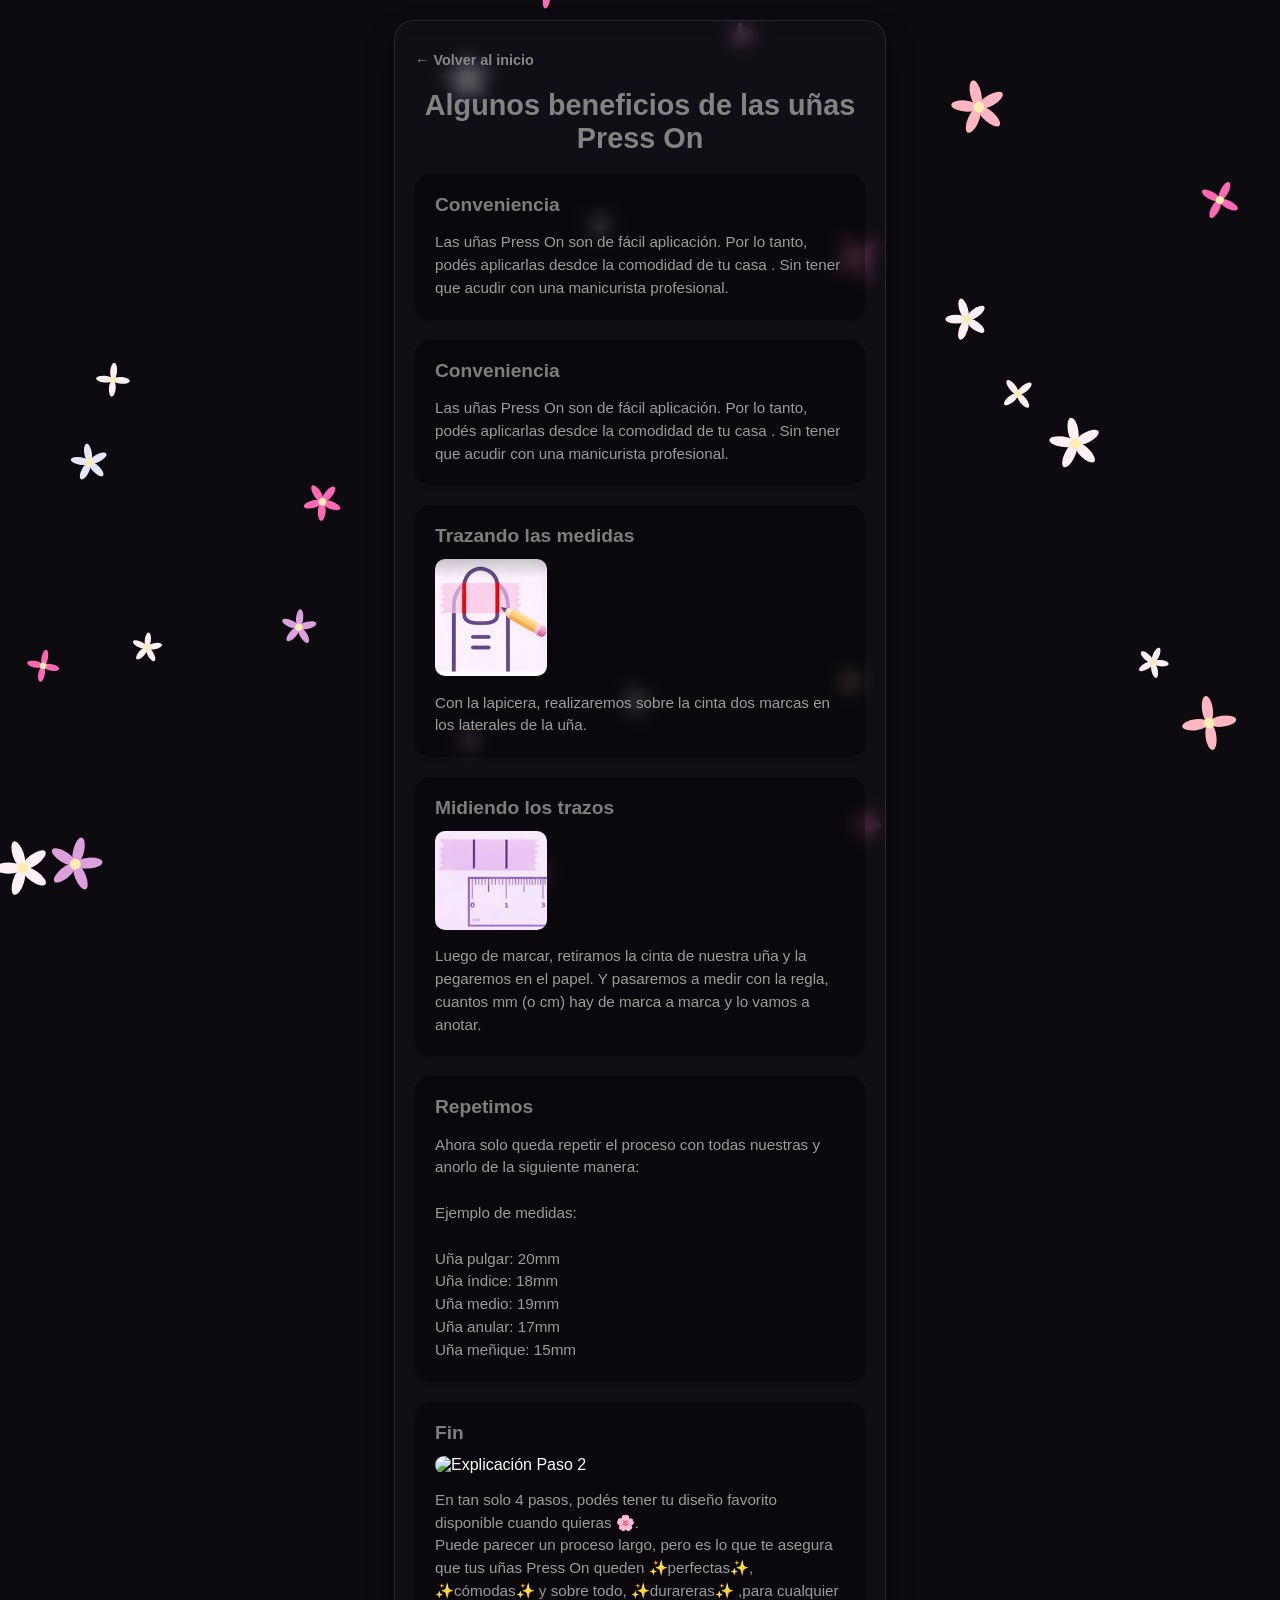
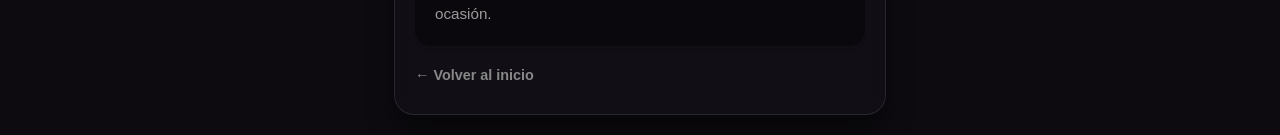
==== beneficios.html @ 441dc0d7 "udsuasdu" ====
<!DOCTYPE html>
<html lang="es">
<head>
    <meta charset="UTF-8">
    <meta name="viewport" content="width=device-width, initial-scale=1.0">
    <title>Mis Enlaces</title>
    <link rel="stylesheet" href="style.css">
</head>
<body>
    <canvas id="bg-canvas"></canvas>
    <div class="container guide-page">
        
        <a href="index.html" class="back-btn">← Volver al inicio</a>

        <h1>Algunos beneficios de las uñas Press On</h1>
        <div class="step-card">
            <h2>Conveniencia</h2>
            <p>Las uñas Press On son de fácil aplicación. Por lo tanto, podés aplicarlas desdce la comodidad de tu casa
                . Sin tener que acudir con una manicurista profesional.
            </p>
        </div>

        <div class="step-card">
            <h2>Conveniencia</h2>
            <p>Las uñas Press On son de fácil aplicación. Por lo tanto, podés aplicarlas desdce la comodidad de tu casa
                . Sin tener que acudir con una manicurista profesional.
            </p>
        </div>
        
        <div class="step-card">
            <h2>Trazando las medidas</h2>
            <img src="assets/imagen2.png" alt="Explicación Paso 2" class="guide-img" style="width: 7rem;">
            <p>Con la lapicera, realizaremos sobre la cinta dos marcas en los laterales de la uña.
            </p>
        </div>
        <div class="step-card">
            <h2>Midiendo los trazos</h2>
            <img src="assets/imagen3.png" alt="Explicación Paso 2" class="guide-img" style="width: 7rem;">
            <p>Luego de marcar, retiramos la cinta de nuestra uña y la pegaremos en el papel. Y pasaremos a medir
                con la regla, cuantos mm (o cm) hay de marca a marca y lo vamos a anotar.
            </p>
        </div>
        <div class="step-card">
            <h2>Repetimos</h2>
            <p>Ahora solo queda repetir el proceso con todas nuestras y anorlo de la siguiente manera:
                <br><br>Ejemplo de medidas:<br><br>
                Uña pulgar: 20mm<br>
                Uña índice: 18mm<br>
                Uña medio: 19mm<br>
                Uña anular: 17mm<br>
                Uña meñique: 15mm
            </p>
        </div>
        <div class="step-card">
            <h2>Fin</h2>
            <img src="https://via.placeholder.com/400x250" alt="Explicación Paso 2" class="guide-img">
            <p>En tan solo 4 pasos, podés tener tu diseño favorito disponible cuando quieras 🌸.<br>
                Puede parecer un proceso largo, pero es lo que te asegura que tus uñas Press On queden ✨perfectas✨, ✨cómodas✨ y sobre todo, ✨durareras✨ ,para cualquier ocasión.
            </p>
        </div>
        <a href="index.html" class="back-btn">← Volver al inicio</a>
    </div>

    <script src="script.js"></script>
</body>
</html>
---- style.css ----
/* Configuraciones básicas y fondo oscuro */
body {
    font-family: 'Helvetica Neue', Arial, sans-serif;
    margin: 0;
    padding: 0;
    display: flex;
    justify-content: center;
    align-items: center;
    min-height: 100vh;
    background-color: #0d0b10; /* Color de respaldo súper oscuro */
    color: #ffffff;
    overflow-x: hidden; /* Evita barras de desplazamiento horizontales */
}

/* El lienzo animado va de fondo absoluto */
#bg-canvas {
    position: fixed;
    top: 0;
    left: 0;
    width: 100vw;
    height: 100vh;
    z-index: -1; /* Lo pone detrás de todo */
}

/* Contenedor principal con efecto vidrio esmerilado */
.container {
    width: 100%;
    max-width: 450px;
    padding: 30px 20px;
    text-align: center;
    background: rgba(20, 18, 25, 0.6); /* Fondo semi-transparente */
    backdrop-filter: blur(8px); /* Desenfoca lo que hay detrás */
    border-radius: 20px;
    border: 1px solid rgba(255, 255, 255, 0.1);
    box-shadow: 0 15px 25px rgba(0, 0, 0, 0.5);
    margin: 20px;
}

.profile {
    margin-bottom: 30px;
}

.profile-img {
    width: 110px;
    height: 110px;
    border-radius: 50%;
    object-fit: cover;
    margin-bottom: 15px;
    border: 3px solid #ffb6c1; /* Borde rosa suave */
    box-shadow: 0 0 15px rgba(255, 182, 193, 0.3);
}

.name {
    margin: 0;
    font-size: 1.6rem;
    color: #ffffff;
    letter-spacing: 1px;
}

.bio {
    color: #d1ced6;
    font-size: 0.95rem;
    margin-top: 10px;
    line-height: 1.4;
}

.links {
    display: flex;
    flex-direction: column;
    gap: 15px;
}

/* Estilo de los botones oscuros */
.link-btn {
    display: block;
    background-color: rgba(255, 255, 255, 0.05);
    color: #ffffff;
    text-decoration: none;
    padding: 15px;
    border-radius: 15px;
    font-weight: 500;
    font-size: 1rem;
    border: 1px solid rgba(255, 255, 255, 0.1);
    transition: all 0.3s ease;
}

.link-btn:hover {
    background-color: rgba(255, 182, 193, 0.2); /* Brillo rosa al pasar el mouse */
    border-color: #ffb6c1;
    transform: translateY(-2px);
    box-shadow: 0 5px 15px rgba(255, 182, 193, 0.2);
}

.guide-page {
    text-align: left; /* El texto explicativo se lee mejor alineado a la izquierda */
}

.guide-page h1 {
    color: #838383;
    font-size: 1.8rem;
    margin-top: 20px;
    text-align: center;
}

.guide-intro {
    color: #969696;
    font-size: 0.95rem;
    line-height: 1.5;
    margin-bottom: 25px;
    text-align: center;
}

/* Tarjetas individuales para separar los pasos */
.step-card {
    background-color: #00000063;
    border-radius: 15px;
    padding: 20px;
    margin-bottom: 20px;
    box-shadow: 0 4px 6px rgba(0, 0, 0, 0.02);
}

.step-card h2 {
    color: #7e7e7e;
    font-size: 1.2rem;
    margin-top: 0;
    margin-bottom: 12px;
}

.step-card p {
    color: #9b9b9b;
    font-size: 0.95rem;
    line-height: 1.5;
    margin-bottom: 0;
}

/* Imágenes dentro de la guía */
.guide-img {
    width: 100%;
    height: auto;
    border-radius: 10px;
    margin-bottom: 12px;
    display: block;
}

/* Botón de volver */
.back-btn {
    display: inline-block;
    color: #888;
    text-decoration: none;
    font-size: 0.9rem;
    font-weight: bold;
    transition: color 0.2s;
}

.back-btn:hover {
    color: #333;
}
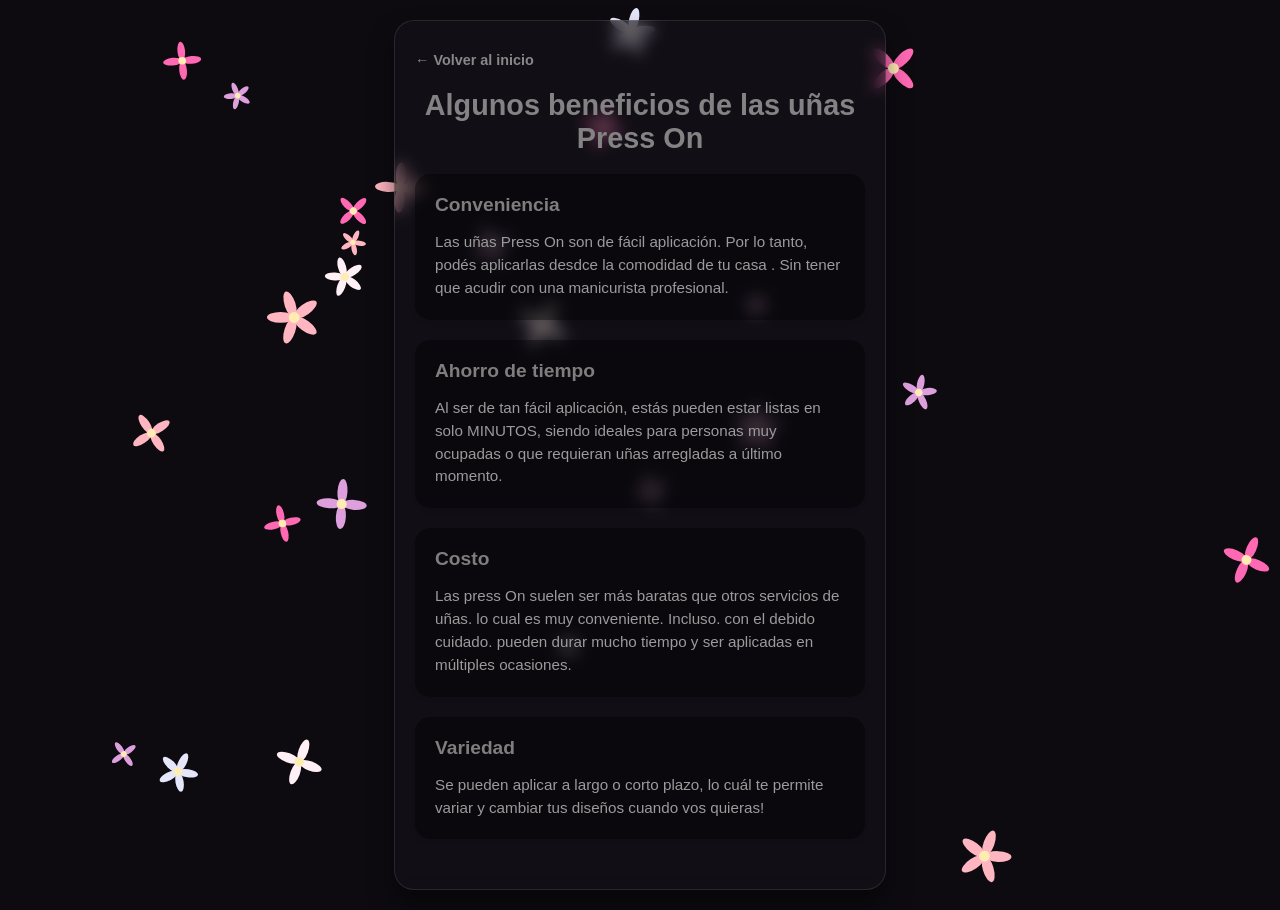
==== commit 9c982eb5: "asda" ====
--- a/beneficios.html
+++ b/beneficios.html
@@ -21,44 +21,34 @@
         </div>
 
         <div class="step-card">
-            <h2>Conveniencia</h2>
-            <p>Las uñas Press On son de fácil aplicación. Por lo tanto, podés aplicarlas desdce la comodidad de tu casa
-                . Sin tener que acudir con una manicurista profesional.
+            <h2>Ahorro de tiempo</h2>
+            <p>Al ser de tan fácil aplicación, estás
+                pueden estar listas en solo
+                MINUTOS, siendo ideales para
+                personas muy ocupadas o que
+                requieran uñas arregladas a último
+                momento.
             </p>
         </div>
-        
-        <div class="step-card">
-            <h2>Trazando las medidas</h2>
-            <img src="assets/imagen2.png" alt="Explicación Paso 2" class="guide-img" style="width: 7rem;">
-            <p>Con la lapicera, realizaremos sobre la cinta dos marcas en los laterales de la uña.
+
+         <div class="step-card">
+            <h2>Costo</h2>
+            <p>Las press On suelen ser más
+                baratas que otros servicios de uñas.
+                lo cual es muy conveniente.
+                Incluso. con el debido cuidado.
+                pueden durar mucho tiempo y ser
+                aplicadas en múltiples ocasiones.
             </p>
         </div>
         <div class="step-card">
-            <h2>Midiendo los trazos</h2>
-            <img src="assets/imagen3.png" alt="Explicación Paso 2" class="guide-img" style="width: 7rem;">
-            <p>Luego de marcar, retiramos la cinta de nuestra uña y la pegaremos en el papel. Y pasaremos a medir
-                con la regla, cuantos mm (o cm) hay de marca a marca y lo vamos a anotar.
+            <h2>Variedad</h2>
+            <p>Se pueden aplicar a largo o corto
+                plazo, lo cuál te permite variar y
+                cambiar tus diseños cuando vos
+                quieras!
             </p>
         </div>
-        <div class="step-card">
-            <h2>Repetimos</h2>
-            <p>Ahora solo queda repetir el proceso con todas nuestras y anorlo de la siguiente manera:
-                <br><br>Ejemplo de medidas:<br><br>
-                Uña pulgar: 20mm<br>
-                Uña índice: 18mm<br>
-                Uña medio: 19mm<br>
-                Uña anular: 17mm<br>
-                Uña meñique: 15mm
-            </p>
-        </div>
-        <div class="step-card">
-            <h2>Fin</h2>
-            <img src="https://via.placeholder.com/400x250" alt="Explicación Paso 2" class="guide-img">
-            <p>En tan solo 4 pasos, podés tener tu diseño favorito disponible cuando quieras 🌸.<br>
-                Puede parecer un proceso largo, pero es lo que te asegura que tus uñas Press On queden ✨perfectas✨, ✨cómodas✨ y sobre todo, ✨durareras✨ ,para cualquier ocasión.
-            </p>
-        </div>
-        <a href="index.html" class="back-btn">← Volver al inicio</a>
     </div>
 
     <script src="script.js"></script>
--- a/style.css
+++ b/style.css
@@ -91,6 +91,26 @@
     box-shadow: 0 5px 15px rgba(255, 182, 193, 0.2);
 }
 
+.link-btn-wsp {
+    display: block;
+    background-color: rgba(53, 138, 27, 0.212);
+    color: #ffffff;
+    text-decoration: none;
+    padding: 15px;
+    border-radius: 15px;
+    font-weight: 500;
+    font-size: 1rem;
+    border: 1px solid rgba(255, 255, 255, 0.1);
+    transition: all 0.3s ease;
+}
+
+.link-btn-wsp:hover {
+    background-color: rgba(255, 182, 193, 0.2); /* Brillo rosa al pasar el mouse */
+    border-color: #ffb6c1;
+    transform: translateY(-2px);
+    box-shadow: 0 5px 15px rgba(255, 182, 193, 0.2);
+}
+
 .guide-page {
     text-align: left; /* El texto explicativo se lee mejor alineado a la izquierda */
 }
